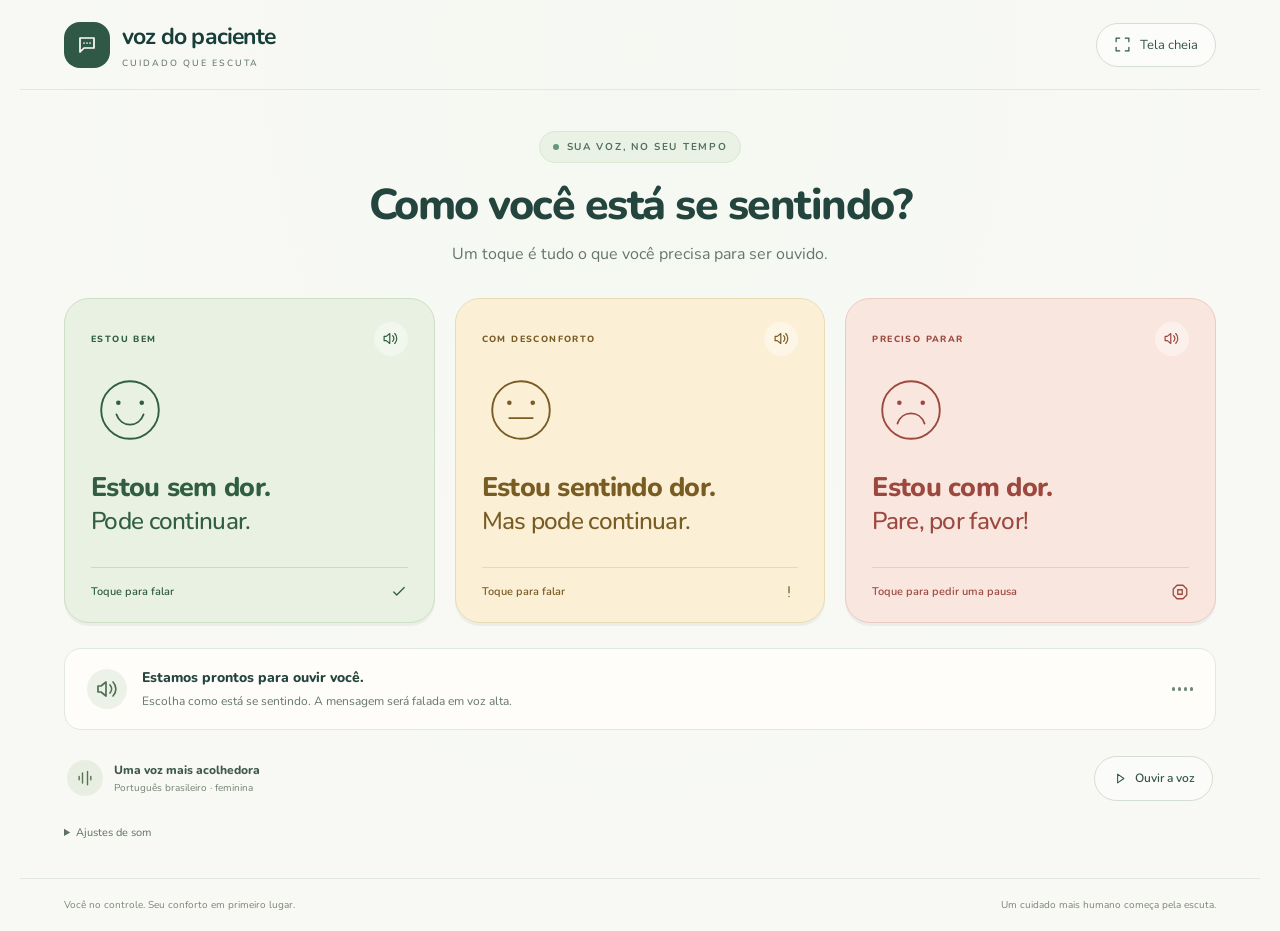
==== Voz_do_Paciente_GitHub/index.html @ 012bbb18 "Aplicativo Voz do Paciente" ====
<!doctype html>
<html lang="pt-BR">
<head>
  <meta charset="utf-8">
  <meta name="viewport" content="width=device-width, initial-scale=1, viewport-fit=cover">
  <meta name="theme-color" content="#183e39">
  <meta name="description" content="Toque em um dos três botões para falar com seu dentista durante o atendimento.">
  <title>Voz do Paciente</title>
  <link rel="icon" href="icon.svg" type="image/svg+xml">
  <link rel="stylesheet" href="style.css?v=2">
  <script src="app.js?v=2" defer></script>
</head>
<body>
  <header class="topbar">
    <a class="brand" href="./" aria-label="Voz do Paciente, início">
      <span class="brand-icon" aria-hidden="true"><svg viewBox="0 0 24 24"><path d="M5 5h14v10H9l-4 4V5Z"/><path d="M9 10h.01M12 10h.01M15 10h.01"/></svg></span>
      <span>voz do paciente<span class="brand-caption">CUIDADO QUE ESCUTA</span></span>
    </a>
    <button class="utility" id="fullscreen" type="button"><svg viewBox="0 0 24 24" aria-hidden="true"><path d="M8 3H3v5m13-5h5v5M3 16v5h5m13-5v5h-5"/></svg><span>Tela cheia</span></button>
  </header>

  <main>
    <div class="intro">
      <p class="eyebrow"><span></span> SUA VOZ, NO SEU TEMPO</p>
      <h1>Como você está se sentindo?</h1>
      <p>Um toque é tudo o que você precisa para ser ouvido.</p>
    </div>

    <div class="choices" aria-label="Mensagens para o dentista">
      <button class="choice comfortable" type="button" data-message="comfortable" aria-label="Estou sem dor, pode continuar">
        <span class="choice-top"><span class="number">ESTOU BEM</span><span class="audio-icon" aria-hidden="true"><svg viewBox="0 0 24 24"><path d="m11 5-5 4H3v6h3l5 4V5Zm4 3a6 6 0 0 1 0 8m3-11a10 10 0 0 1 0 14"/></svg></span></span>
        <svg class="face" viewBox="0 0 80 80" aria-hidden="true"><circle cx="40" cy="40" r="32"/><path d="M27 32h.1M53 32h.1" class="eyes"/><path d="M25 45c5 15 25 15 30 0"/></svg>
        <span class="message"><strong>Estou sem dor.</strong><span>Pode continuar.</span></span>
        <span class="choice-bottom">Toque para falar<svg viewBox="0 0 24 24" aria-hidden="true"><path d="m5 12 4 4L19 6"/></svg></span>
      </button>

      <button class="choice discomfort" type="button" data-message="discomfort" aria-label="Estou sentindo dor, mas pode continuar">
        <span class="choice-top"><span class="number">COM DESCONFORTO</span><span class="audio-icon" aria-hidden="true"><svg viewBox="0 0 24 24"><path d="m11 5-5 4H3v6h3l5 4V5Zm4 3a6 6 0 0 1 0 8m3-11a10 10 0 0 1 0 14"/></svg></span></span>
        <svg class="face" viewBox="0 0 80 80" aria-hidden="true"><circle cx="40" cy="40" r="32"/><path d="M27 32h.1M53 32h.1" class="eyes"/><path d="M27 49h26"/></svg>
        <span class="message"><strong>Estou sentindo dor.</strong><span>Mas pode continuar.</span></span>
        <span class="choice-bottom">Toque para falar<svg viewBox="0 0 24 24" aria-hidden="true"><path d="M12 5v8m0 5h.01"/></svg></span>
      </button>

      <button class="choice stop" type="button" data-message="stop" aria-label="Estou com dor. Pare, por favor!">
        <span class="choice-top"><span class="number">PRECISO PARAR</span><span class="audio-icon" aria-hidden="true"><svg viewBox="0 0 24 24"><path d="m11 5-5 4H3v6h3l5 4V5Zm4 3a6 6 0 0 1 0 8m3-11a10 10 0 0 1 0 14"/></svg></span></span>
        <svg class="face" viewBox="0 0 80 80" aria-hidden="true"><circle cx="40" cy="40" r="32"/><path d="M27 32h.1M53 32h.1" class="eyes"/><path d="M25 55c5-15 25-15 30 0"/></svg>
        <span class="message"><strong>Estou com dor.</strong><span>Pare, por favor!</span></span>
        <span class="choice-bottom">Toque para pedir uma pausa<svg viewBox="0 0 24 24" aria-hidden="true"><path d="m8 3-5 5v8l5 5h8l5-5V8l-5-5H8Z"/><path d="M9 9h6v6H9z"/></svg></span>
      </button>
    </div>

    <section class="feedback" id="feedback" aria-label="Reprodução de voz">
      <span class="feedback-icon" aria-hidden="true"><svg viewBox="0 0 24 24"><path d="m11 5-5 4H3v6h3l5 4V5Zm4 3a6 6 0 0 1 0 8m3-11a10 10 0 0 1 0 14"/></svg></span>
      <div class="feedback-text" role="status" aria-live="polite" aria-atomic="true"><strong id="status-title">Estamos prontos para ouvir você.</strong><span id="status-detail">Escolha como está se sentindo. A mensagem será falada em voz alta.</span></div>
      <span class="sound-bars" aria-hidden="true"><i></i><i></i><i></i><i></i></span>
    </section>

    <div class="sound-check"><div class="voice-info"><span class="voice-orb" aria-hidden="true"><svg viewBox="0 0 24 24"><path d="M5 10v4m4-8v12m6-14v16m4-10v4"/></svg></span><p><strong>Uma voz mais acolhedora</strong><span>Português brasileiro · feminina</span></p></div><button class="test-button" id="test-sound" type="button"><svg viewBox="0 0 24 24" aria-hidden="true"><path d="m9 5 10 7-10 7V5Z"/></svg>Ouvir a voz</button></div>
    <details class="audio-settings"><summary>Ajustes de som</summary><div class="settings-fields"><label for="volume">Volume <output id="volume-value" for="volume">100%</output><input id="volume" type="range" min="30" max="100" step="5" value="100"></label><label for="speed">Ritmo da fala<select id="speed"><option value="1">Tranquilo</option><option value="0.9">Mais devagar</option></select></label><p>Aumente também o volume do aparelho. Teste o som antes do atendimento.</p></div></details>
    <noscript><p class="no-script">Ative o JavaScript no navegador para reproduzir as mensagens.</p></noscript>
  </main>
  <footer><span>Você no controle. Seu conforto em primeiro lugar.</span><span>Um cuidado mais humano começa pela escuta.</span></footer>
</body>
</html>
---- Voz_do_Paciente_GitHub/style.css ----
:root{font-family:Arial,Helvetica,sans-serif;color:#183e39;background:#f7f8f4;font-synthesis:none;--muted:#62716b;--line:#dce3dc}*{box-sizing:border-box}body{margin:0;min-height:100svh;display:flex;flex-direction:column}button,a{-webkit-tap-highlight-color:transparent}button{font:inherit;cursor:pointer}button:focus-visible,a:focus-visible{outline:4px solid #246cdb;outline-offset:5px}svg{fill:none;stroke:currentColor;stroke-width:1.7;stroke-linecap:round;stroke-linejoin:round;width:24px;height:24px;flex-shrink:0}.topbar{height:100px;max-width:1320px;margin:0 auto;width:100%;display:flex;align-items:center;justify-content:space-between;padding:0 56px;border-bottom:1px solid var(--line)}.brand{display:flex;align-items:center;gap:12px;color:#183e39;text-decoration:none;font-size:22px;font-weight:700;letter-spacing:-.6px}.brand-icon{background:#183e39;color:#fff;display:grid;place-items:center;width:46px;height:46px;border-radius:15px}.brand-caption{display:block;font-size:9px;letter-spacing:1.7px;font-weight:500;margin-top:5px;color:var(--muted)}.utility{display:flex;align-items:center;gap:9px;border:1px solid #d4ded4;background:transparent;color:#35534c;padding:11px 15px;border-radius:9px;font-size:13px}.utility svg{width:17px;height:17px}.utility:hover,.test-button:hover{background:#e8eee6}main{width:100%;max-width:1320px;padding:46px 56px 36px;margin:0 auto;flex:1}.intro{margin-bottom:34px}.eyebrow{font-size:10px!important;font-weight:700;letter-spacing:2px;color:#547061!important;display:flex;gap:8px;align-items:center;margin:0 0 15px!important}.eyebrow span{width:6px;height:6px;background:#65967a;border-radius:50%}h1{font-size:clamp(28px,3.2vw,40px);font-weight:600;letter-spacing:-1.5px;margin:0 0 12px;line-height:1.13}.intro>p:last-child{font-size:16px;color:var(--muted);margin:0}.choices{display:grid;grid-template-columns:repeat(3,1fr);gap:20px}.choice{border:1px solid var(--border);background:var(--bg);color:var(--ink);border-radius:20px;padding:23px 26px 20px;min-height:327px;text-align:left;display:flex;flex-direction:column;align-items:stretch;transition:transform .15s,box-shadow .15s,background .15s;touch-action:manipulation}.comfortable{--bg:#e8f2e6;--ink:#255b3d;--border:#c6dcc2}.discomfort{--bg:#fff1cf;--ink:#775311;--border:#eddaa7}.stop{--bg:#fce3dd;--ink:#a2362d;--border:#edbeb4}.choice:hover{transform:translateY(-3px);box-shadow:0 7px 18px #183e390c}.choice:active{transform:scale(.98)}.choice.selected{outline:3px solid var(--ink);outline-offset:3px;box-shadow:0 6px 20px #183e3910}.choice-top{display:flex;justify-content:space-between;align-items:center}.number{font-size:11px;opacity:.7;font-weight:700;letter-spacing:1px}.audio-icon{display:grid;place-items:center;width:33px;height:33px;border:1px solid color-mix(in srgb,var(--ink) 20%,transparent);border-radius:50%}.audio-icon svg{width:17px;height:17px}.face{width:72px;height:72px;stroke-width:2.5;margin:15px 0 20px}.face .eyes{stroke-width:5;stroke-linecap:round}.message{display:block;letter-spacing:-.7px;margin-bottom:27px;line-height:1.35}.message strong{font-size:clamp(20px,2.05vw,27px);font-weight:600;display:block}.message>span{font-size:clamp(18px,1.85vw,24px);display:block}.choice-bottom{margin-top:auto;padding-top:15px;border-top:1px solid color-mix(in srgb,var(--ink) 16%,transparent);font-size:9px;font-weight:700;letter-spacing:1.35px;display:flex;align-items:center;justify-content:space-between}.choice-bottom svg{width:18px;height:18px}.feedback{display:flex;align-items:center;gap:15px;padding:20px 23px;border:1px solid var(--line);border-radius:13px;min-height:83px;margin-top:29px;background:#fff}.feedback-icon{display:grid;place-items:center;width:39px;height:39px;background:#f0f3ec;border-radius:10px;flex-shrink:0;color:#658070}.feedback-text{display:flex;flex-direction:column;gap:6px;min-width:0}.feedback-text strong{font-size:14px;font-weight:600}.feedback-text>span{color:var(--muted);font-size:12px;line-height:1.45}.feedback[data-tone=stop]{border-color:#d78c7e;background:#fff7f4}.feedback[data-tone=stop] .feedback-text strong{color:#a2362d}.feedback[data-state=error]{border-color:#c25c4b;background:#fff7f4}.feedback[data-state=error] .feedback-text>span{color:#a2362d}.sound-bars{display:flex;gap:3px;align-items:center;height:22px;margin-left:auto;padding-left:10px;color:#6e8776;flex-shrink:0}.sound-bars i{display:block;background:currentColor;width:3px;height:4px;border-radius:3px}.feedback[data-state=speaking] .sound-bars i{animation:wave .7s ease-in-out infinite alternate}.sound-bars i:nth-child(2){animation-delay:.2s!important}.sound-bars i:nth-child(3){animation-delay:.4s!important}.sound-bars i:nth-child(4){animation-delay:.1s!important}@keyframes wave{to{height:21px}}.sound-check{margin-top:21px;display:flex;align-items:center;justify-content:space-between;gap:15px}.sound-check p{display:flex;align-items:center;gap:8px;font-size:11px;color:var(--muted);line-height:1.6;margin:0}.sound-check p svg{width:15px;height:15px}.test-button{display:flex;align-items:center;justify-content:center;gap:8px;border:1px solid #d4ded4;border-radius:8px;padding:11px 15px;background:transparent;white-space:nowrap;color:#35534c;font-weight:600;font-size:12px;min-height:44px}.test-button svg{width:15px;height:15px}footer{max-width:1320px;width:100%;margin:0 auto;padding:22px 56px;border-top:1px solid var(--line);color:#7b8980;display:flex;justify-content:space-between;gap:14px;font-size:10px}.no-script{color:#a2362d}button:disabled{cursor:default;opacity:.6}[hidden]{display:none!important}@media(min-width:1500px){main{padding-top:64px}.choice{min-height:360px}.face{margin-top:22px;margin-bottom:25px}}@media(max-width:900px){.topbar{padding:0 28px;height:86px}main{padding:36px 28px}.choices{gap:14px}.choice{padding:20px;min-height:305px}.message strong{font-size:22px}.message>span{font-size:20px}.choice-bottom{letter-spacing:.7px;font-size:8px}footer{padding:20px 28px}}@media(max-width:650px){.topbar{padding:0 20px;height:80px}.brand{font-size:20px}.brand-caption{font-size:8px;letter-spacing:1.3px}.brand-icon{width:39px;height:39px;border-radius:12px}.utility{padding:11px}.utility span{display:none}main{padding:27px 20px 25px}.intro{margin-bottom:25px}h1{font-size:30px;max-width:320px;line-height:1.12;letter-spacing:-1px}.eyebrow{margin-bottom:12px!important}.intro>p:last-child{font-size:13px}.choices{grid-template-columns:1fr;gap:13px}.choice{display:grid;grid-template-columns:54px 1fr 26px;column-gap:15px;row-gap:8px;align-items:center;min-height:139px;border-radius:16px;padding:20px}.choice-top{display:contents}.number{display:none}.audio-icon{grid-column:3;grid-row:1 / 3;width:27px;height:27px}.audio-icon svg{width:14px;height:14px}.face{grid-column:1;grid-row:1 / 3;width:54px;height:54px;margin:0}.message{grid-column:2;grid-row:1;margin:0;letter-spacing:-.4px}.message strong{font-size:20px}.message>span{font-size:18px}.choice-bottom{grid-column:2;grid-row:2;border:0;padding:0;margin:0;font-size:8px;letter-spacing:1px}.choice-bottom svg{display:none}.feedback{padding:15px;gap:11px;margin-top:23px;min-height:89px}.feedback-text strong{font-size:13px}.feedback-text>span{font-size:11px}.feedback-icon{width:32px;height:32px}.feedback-icon svg{width:20px;height:20px}.sound-check{align-items:flex-start;margin-top:18px;gap:12px}.sound-check p{font-size:10px;max-width:200px}.sound-check p svg{margin-top:3px}.test-button{font-size:11px;padding:10px 12px}footer{padding:19px 20px;display:block;line-height:1.7}footer span{display:block}footer span+span{display:none}}@media(max-width:360px){.brand{font-size:18px}.choice{padding:16px;column-gap:11px;grid-template-columns:46px 1fr 24px}.face{width:46px;height:46px}.message strong{font-size:18px}.message>span{font-size:16px}}@media(prefers-reduced-motion:reduce){*,*::before,*::after{animation:none!important;transition:none!important}}:fullscreen{background:#f7f8f4;overflow:auto}
/* Refinamento: leitura confortável e três ações sempre ao alcance. */
@font-face{font-family:Nunito;src:url('fonts/nunito-400.ttf') format('truetype');font-style:normal;font-weight:400;font-display:swap}@font-face{font-family:Nunito;src:url('fonts/nunito-500.ttf') format('truetype');font-style:normal;font-weight:500;font-display:swap}@font-face{font-family:Nunito;src:url('fonts/nunito-600.ttf') format('truetype');font-style:normal;font-weight:600;font-display:swap}@font-face{font-family:Nunito;src:url('fonts/nunito-700.ttf') format('truetype');font-style:normal;font-weight:700;font-display:swap}@font-face{font-family:Nunito;src:url('fonts/nunito-800.ttf') format('truetype');font-style:normal;font-weight:800;font-display:swap}
:root{font-family:Nunito,'Trebuchet MS',Arial,sans-serif;background:#f8f9f5;color:#23453d;--muted:#64766c;--line:#e1e8df}body{background:radial-gradient(ellipse at 50% 5%,#edf4e83d,transparent 65%)}.topbar{height:90px;max-width:1240px;padding:0 44px}.brand{font-size:23px;letter-spacing:-.8px}.brand-icon{background:#2f5847;border-radius:16px}.brand-caption{font-size:9px;letter-spacing:2px}.utility{border-radius:30px;padding:12px 17px;background:#fff9}main{max-width:1240px;padding:41px 44px 26px}.intro{text-align:center;margin-bottom:32px}.eyebrow{display:inline-flex;letter-spacing:1.7px!important;font-size:10px!important;background:#eaf1e5;border:1px solid #dce7d4;border-radius:30px;padding:8px 13px;margin-bottom:18px!important}h1{font-weight:800;font-size:clamp(30px,3.4vw,43px);letter-spacing:-1.5px}.intro>p:last-child{font-size:16px;line-height:1.5}.choices{gap:20px}.choice{border-radius:25px;padding:23px 26px 21px;min-height:325px;box-shadow:0 3px 0 #203e3010;transition:transform .16s,box-shadow .16s}.comfortable{--bg:#e8f1e2;--ink:#315e40;--border:#cddfc5}.discomfort{--bg:#fbf0d6;--ink:#795b24;--border:#e9dcb4}.stop{--bg:#f9e6df;--ink:#9c483e;--border:#eacbc2}.number{font-size:9px;opacity:1;letter-spacing:1.4px;font-weight:800}.audio-icon{background:#fff6;border:0;width:34px;height:34px}.face{width:78px;height:78px;stroke-width:2.1;margin:15px 0 20px;padding:3px}.message{margin-bottom:22px;letter-spacing:-.7px;line-height:1.36}.message strong{font-weight:800;font-size:clamp(22px,2.1vw,28px)}.message>span{font-size:clamp(20px,1.9vw,25px);font-weight:500}.choice-bottom{text-transform:none;letter-spacing:0;font-weight:600;font-size:11px;padding-top:15px}.choice.selected{outline-width:3px;outline-offset:3px;transform:translateY(-2px)}.feedback{border-radius:17px;margin-top:25px;padding:19px 22px;min-height:81px;background:#fffdf9}.feedback-icon{border-radius:50%;background:#edf2e8;color:#507055;width:40px;height:40px}.feedback-text strong{font-weight:800;font-size:14px}.feedback-text>span{font-size:12px}.sound-check{padding:17px 3px 0;margin-top:9px;align-items:center}.voice-info{display:flex;align-items:center;gap:11px}.voice-orb{background:#e9eee3;color:#597350;width:36px;height:36px;display:grid;place-items:center;border-radius:50%;flex-shrink:0}.voice-orb svg{width:20px;height:20px}.voice-info p{display:flex;flex-direction:column;align-items:flex-start;gap:2px;line-height:1.4}.voice-info p strong{font-size:12px;font-weight:800;color:#3f594a}.voice-info p>span{font-size:10px;color:#738171}.test-button{border-radius:30px;background:#fff8;padding:12px 17px;min-height:45px;font-size:12px}.audio-settings{font-size:11px;margin-top:16px;color:#5d715e}.audio-settings summary{width:max-content;cursor:pointer;min-height:35px;padding:8px 0;list-style-position:inside;border-radius:5px}.audio-settings summary:focus-visible{outline:3px solid #246cdb;outline-offset:4px}.settings-fields{display:grid;grid-template-columns:1fr 1fr;gap:18px;background:#eff3e9;padding:18px;border-radius:14px;max-width:600px;margin:5px 0 15px}.settings-fields label{font-size:12px;font-weight:700;display:flex;flex-wrap:wrap;gap:8px;align-items:center;justify-content:space-between}.settings-fields input{width:100%;accent-color:#386344;min-height:35px;margin:0}.settings-fields select{display:block;width:100%;font:inherit;color:inherit;border:1px solid #cbd7c7;background:#fff;border-radius:8px;padding:10px;min-height:42px}.settings-fields p{grid-column:1/-1;margin:0;font-size:10px;line-height:1.5}footer{padding:19px 44px;max-width:1240px;font-size:10px;color:#788575}
@media(max-width:900px){.topbar{padding:0 28px}main{padding:32px 28px 24px}.choice{padding:20px;min-height:316px}.message strong{font-size:23px}.message>span{font-size:21px}.choice-bottom{font-size:10px}footer{padding:19px 28px}}
@media(max-width:650px){.topbar{height:72px;padding:0 21px}.brand{font-size:21px}.brand-caption{font-size:8px;letter-spacing:1.7px}.brand-icon{width:39px;height:39px;border-radius:14px}.utility{padding:10px}main{padding:25px 21px 18px}.intro{text-align:left;margin-bottom:23px}.eyebrow{font-size:8px!important;padding:7px 10px;margin-bottom:13px!important;letter-spacing:1.2px!important}h1{font-size:31px;max-width:340px;line-height:1.08;letter-spacing:-.9px;margin-bottom:10px}.intro>p:last-child{font-size:12px;max-width:320px}.choices{gap:12px}.choice{min-height:121px;border-radius:20px;padding:17px 16px;grid-template-columns:53px 1fr 25px;gap:5px 12px;box-shadow:0 2px 0 #203e3010}.number{display:none}.face{width:53px;height:53px;margin:0;padding:0;grid-row:1/3}.message{margin:0;line-height:1.35;letter-spacing:-.4px}.message strong{font-size:20px}.message>span{font-size:18px}.choice-bottom{font-size:9px;padding:0;font-weight:600;letter-spacing:0;line-height:1.4}.audio-icon{width:25px;height:25px}.audio-icon svg{width:14px;height:14px}.feedback{margin-top:20px;padding:14px;min-height:76px;gap:10px}.feedback-icon{width:31px;height:31px}.feedback-text strong{font-size:12px}.feedback-text>span{font-size:10px;line-height:1.4}.sound-bars{padding-left:3px;gap:2px}.sound-bars i{width:2px}.sound-check{padding-top:16px;margin-top:0;gap:8px}.voice-info{gap:8px}.voice-orb{width:30px;height:30px}.voice-info p{max-width:none}.voice-info p strong{font-size:11px}.voice-info p>span{font-size:9px}.test-button{padding:10px 12px;font-size:11px;gap:5px;min-height:42px}.test-button svg{width:13px;height:13px}.audio-settings{margin-top:5px;font-size:10px}.settings-fields{padding:14px;gap:14px}footer{padding:15px 21px;font-size:9px;line-height:1.6}}
@media(max-width:360px){main{padding:21px 16px 14px}.topbar{padding:0 16px}.brand{font-size:19px}.choice{padding:15px 12px;column-gap:9px;grid-template-columns:45px 1fr 22px;min-height:117px}.face{width:45px;height:45px}.message strong{font-size:18px}.message>span{font-size:17px}.voice-orb{display:none}.voice-info p strong{font-size:10px}h1{font-size:29px}.settings-fields{grid-template-columns:1fr}}
@media(max-height:750px) and (max-width:650px){main{padding-top:18px}.intro{margin-bottom:18px}.eyebrow{margin-bottom:10px!important}.choice{min-height:111px;padding-top:14px;padding-bottom:14px}.choices{gap:10px}.feedback{margin-top:16px}.sound-check{padding-top:13px}}
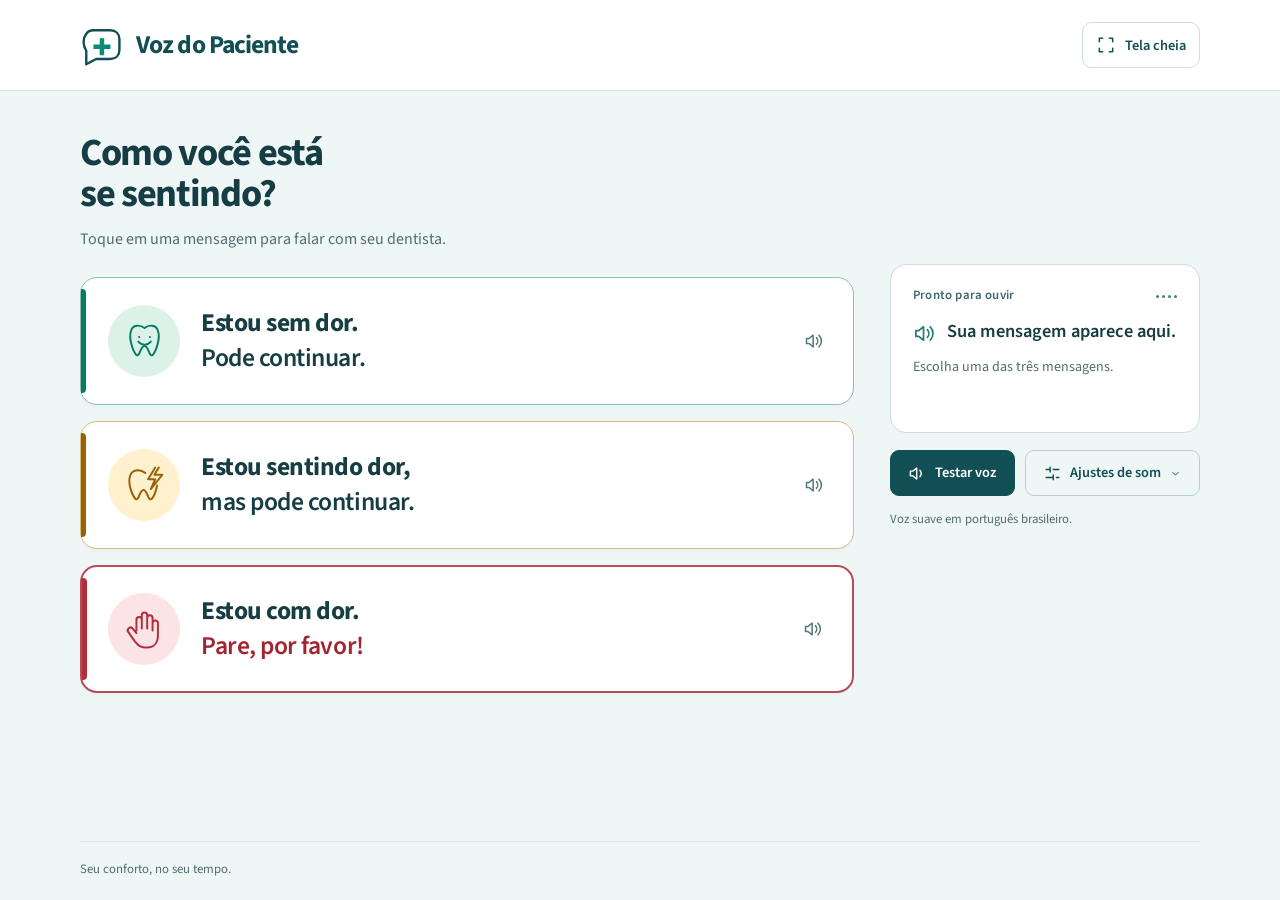
==== commit 004bb43a: "Add files via upload" ====
--- a/Voz_do_Paciente_GitHub/index.html
+++ b/Voz_do_Paciente_GitHub/index.html
@@ -2,63 +2,12 @@
 <html lang="pt-BR">
 <head>
   <meta charset="utf-8">
-  <meta name="viewport" content="width=device-width, initial-scale=1, viewport-fit=cover">
-  <meta name="theme-color" content="#183e39">
-  <meta name="description" content="Toque em um dos três botões para falar com seu dentista durante o atendimento.">
+  <meta name="viewport" content="width=device-width, initial-scale=1">
+  <meta http-equiv="refresh" content="0; url=../">
   <title>Voz do Paciente</title>
-  <link rel="icon" href="icon.svg" type="image/svg+xml">
-  <link rel="stylesheet" href="style.css?v=2">
-  <script src="app.js?v=2" defer></script>
 </head>
 <body>
-  <header class="topbar">
-    <a class="brand" href="./" aria-label="Voz do Paciente, início">
-      <span class="brand-icon" aria-hidden="true"><svg viewBox="0 0 24 24"><path d="M5 5h14v10H9l-4 4V5Z"/><path d="M9 10h.01M12 10h.01M15 10h.01"/></svg></span>
-      <span>voz do paciente<span class="brand-caption">CUIDADO QUE ESCUTA</span></span>
-    </a>
-    <button class="utility" id="fullscreen" type="button"><svg viewBox="0 0 24 24" aria-hidden="true"><path d="M8 3H3v5m13-5h5v5M3 16v5h5m13-5v5h-5"/></svg><span>Tela cheia</span></button>
-  </header>
-
-  <main>
-    <div class="intro">
-      <p class="eyebrow"><span></span> SUA VOZ, NO SEU TEMPO</p>
-      <h1>Como você está se sentindo?</h1>
-      <p>Um toque é tudo o que você precisa para ser ouvido.</p>
-    </div>
-
-    <div class="choices" aria-label="Mensagens para o dentista">
-      <button class="choice comfortable" type="button" data-message="comfortable" aria-label="Estou sem dor, pode continuar">
-        <span class="choice-top"><span class="number">ESTOU BEM</span><span class="audio-icon" aria-hidden="true"><svg viewBox="0 0 24 24"><path d="m11 5-5 4H3v6h3l5 4V5Zm4 3a6 6 0 0 1 0 8m3-11a10 10 0 0 1 0 14"/></svg></span></span>
-        <svg class="face" viewBox="0 0 80 80" aria-hidden="true"><circle cx="40" cy="40" r="32"/><path d="M27 32h.1M53 32h.1" class="eyes"/><path d="M25 45c5 15 25 15 30 0"/></svg>
-        <span class="message"><strong>Estou sem dor.</strong><span>Pode continuar.</span></span>
-        <span class="choice-bottom">Toque para falar<svg viewBox="0 0 24 24" aria-hidden="true"><path d="m5 12 4 4L19 6"/></svg></span>
-      </button>
-
-      <button class="choice discomfort" type="button" data-message="discomfort" aria-label="Estou sentindo dor, mas pode continuar">
-        <span class="choice-top"><span class="number">COM DESCONFORTO</span><span class="audio-icon" aria-hidden="true"><svg viewBox="0 0 24 24"><path d="m11 5-5 4H3v6h3l5 4V5Zm4 3a6 6 0 0 1 0 8m3-11a10 10 0 0 1 0 14"/></svg></span></span>
-        <svg class="face" viewBox="0 0 80 80" aria-hidden="true"><circle cx="40" cy="40" r="32"/><path d="M27 32h.1M53 32h.1" class="eyes"/><path d="M27 49h26"/></svg>
-        <span class="message"><strong>Estou sentindo dor.</strong><span>Mas pode continuar.</span></span>
-        <span class="choice-bottom">Toque para falar<svg viewBox="0 0 24 24" aria-hidden="true"><path d="M12 5v8m0 5h.01"/></svg></span>
-      </button>
-
-      <button class="choice stop" type="button" data-message="stop" aria-label="Estou com dor. Pare, por favor!">
-        <span class="choice-top"><span class="number">PRECISO PARAR</span><span class="audio-icon" aria-hidden="true"><svg viewBox="0 0 24 24"><path d="m11 5-5 4H3v6h3l5 4V5Zm4 3a6 6 0 0 1 0 8m3-11a10 10 0 0 1 0 14"/></svg></span></span>
-        <svg class="face" viewBox="0 0 80 80" aria-hidden="true"><circle cx="40" cy="40" r="32"/><path d="M27 32h.1M53 32h.1" class="eyes"/><path d="M25 55c5-15 25-15 30 0"/></svg>
-        <span class="message"><strong>Estou com dor.</strong><span>Pare, por favor!</span></span>
-        <span class="choice-bottom">Toque para pedir uma pausa<svg viewBox="0 0 24 24" aria-hidden="true"><path d="m8 3-5 5v8l5 5h8l5-5V8l-5-5H8Z"/><path d="M9 9h6v6H9z"/></svg></span>
-      </button>
-    </div>
-
-    <section class="feedback" id="feedback" aria-label="Reprodução de voz">
-      <span class="feedback-icon" aria-hidden="true"><svg viewBox="0 0 24 24"><path d="m11 5-5 4H3v6h3l5 4V5Zm4 3a6 6 0 0 1 0 8m3-11a10 10 0 0 1 0 14"/></svg></span>
-      <div class="feedback-text" role="status" aria-live="polite" aria-atomic="true"><strong id="status-title">Estamos prontos para ouvir você.</strong><span id="status-detail">Escolha como está se sentindo. A mensagem será falada em voz alta.</span></div>
-      <span class="sound-bars" aria-hidden="true"><i></i><i></i><i></i><i></i></span>
-    </section>
-
-    <div class="sound-check"><div class="voice-info"><span class="voice-orb" aria-hidden="true"><svg viewBox="0 0 24 24"><path d="M5 10v4m4-8v12m6-14v16m4-10v4"/></svg></span><p><strong>Uma voz mais acolhedora</strong><span>Português brasileiro · feminina</span></p></div><button class="test-button" id="test-sound" type="button"><svg viewBox="0 0 24 24" aria-hidden="true"><path d="m9 5 10 7-10 7V5Z"/></svg>Ouvir a voz</button></div>
-    <details class="audio-settings"><summary>Ajustes de som</summary><div class="settings-fields"><label for="volume">Volume <output id="volume-value" for="volume">100%</output><input id="volume" type="range" min="30" max="100" step="5" value="100"></label><label for="speed">Ritmo da fala<select id="speed"><option value="1">Tranquilo</option><option value="0.9">Mais devagar</option></select></label><p>Aumente também o volume do aparelho. Teste o som antes do atendimento.</p></div></details>
-    <noscript><p class="no-script">Ative o JavaScript no navegador para reproduzir as mensagens.</p></noscript>
-  </main>
-  <footer><span>Você no controle. Seu conforto em primeiro lugar.</span><span>Um cuidado mais humano começa pela escuta.</span></footer>
+  <p>Abrindo o Voz do Paciente.</p>
+  <p><a href="../">Ir para o aplicativo</a></p>
 </body>
 </html>
